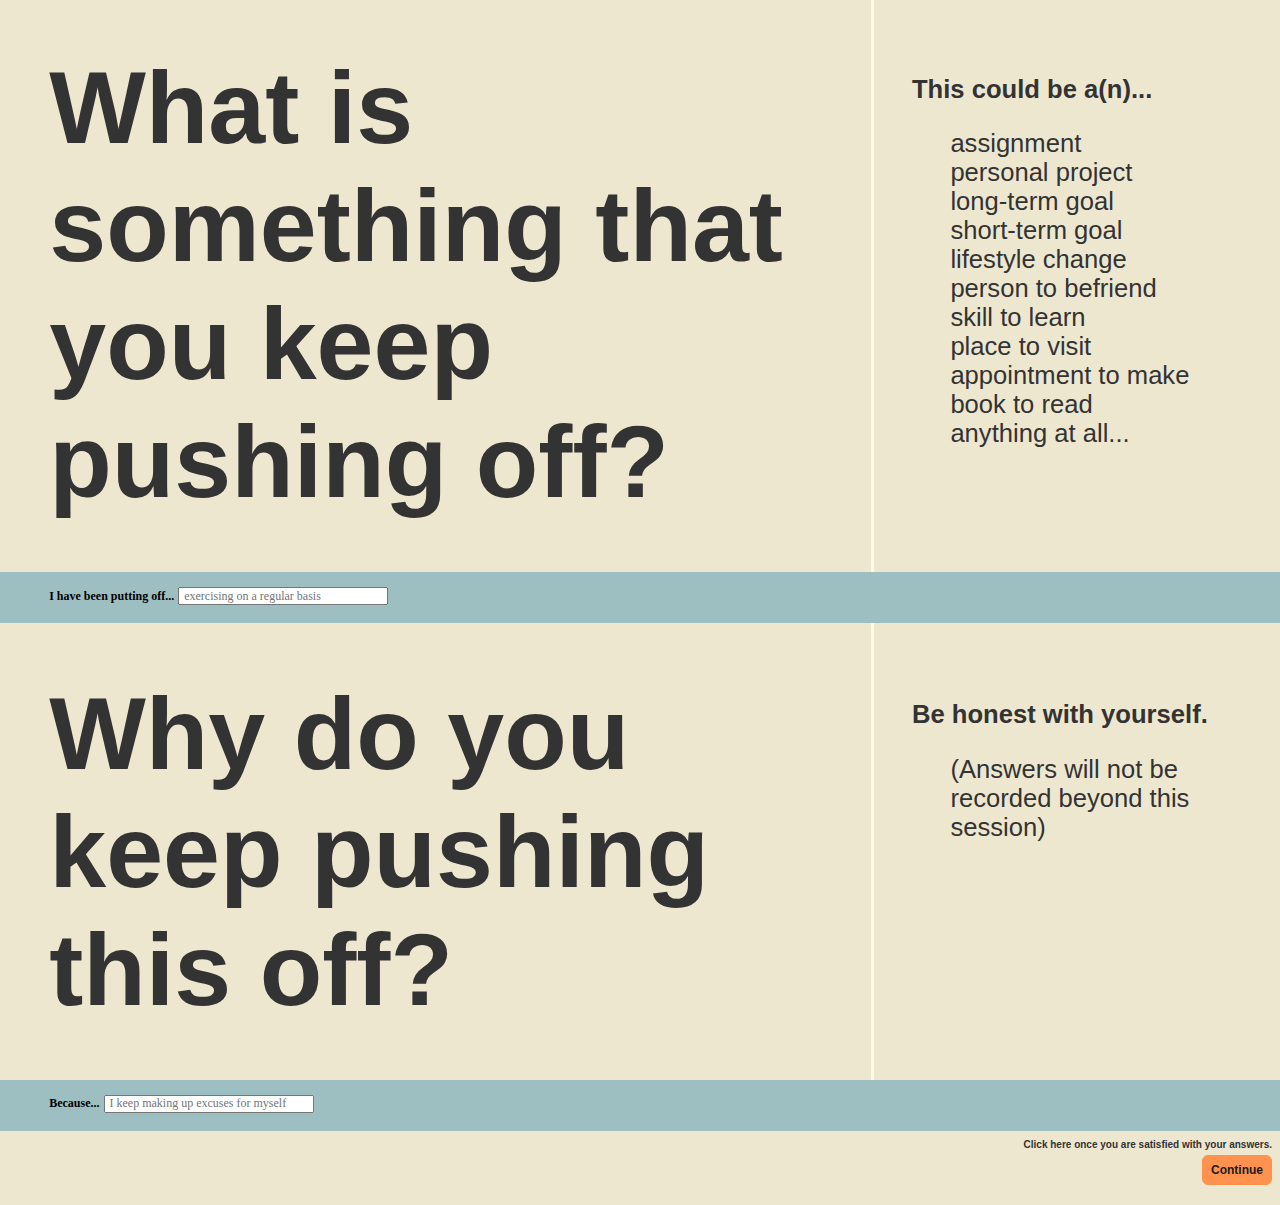
==== index.html @ 07d5e9c3 "initial commit" ====
<!DOCTYPE html>
<html>
<head>
<link rel="stylesheet" type="text/css" href="style-main.css" />
<title>Motivation</title>
</head>

<body class="bottom">
  <div class="chunk">
    <p id="what">What is something that you keep pushing off?</P>
    <div class="chunkTwo">
      <p class="smallTitle">This could be a(n)...</p>
      <p class="smallSmall">assignment <br>
      personal project <br>
      long-term goal <br>
      short-term goal <br>
      lifestyle change <br>
      person to befriend <br>
      skill to learn <br>
      place to visit <br>
      appointment to make <br>
      book to read <br>
      anything at all...</p>
    </div>
  </div>
  <form action="/index2.html">
    <div class="fill">
      <label for="goal" class="goalReason">I have been putting off...</label>
      <input type="text" id="goal" class="goalReason" name="goal" placeholder="exercising on a regular basis"><br><br>
    </div>
    <div class="chunk" id="two">
      <p id="why">Why do you keep pushing this off?</p>
      <div class="chunkTwo">
        <p class="smallTitle">Be honest with yourself.</p>
        <p class="smallSmall">(Answers will not be recorded beyond this session)</p>
      </div>
    </div>
    <div class="fill">
      <label for="reason" class="goalReason">Because...</label>
      <input type="text" id="reason" class="goalReason" name="reason" placeholder="I keep making up excuses for myself"><br><br>
    </div>
    <p id="satisfied">Click here once you are satisfied with your answers.</p>
  <input onclick="insert()" class="inputButton" id="firstButton" type="submit" value="Continue">
</form>
<script type="text/javascript" src="script.js"></script>
</body>

</html>
---- style-main.css ----
/* main
--------------------------------------------------------------------- */
body {
  background-color: #EEE7D0;
}

button,.inputButton{
  background-color: #FF924E ;
  border: 1px;
  border-style: solid;
  border-radius: 6px;
  border-color: #FF924E ;
  color: #1A1A1A;
  padding: 7px 8px;
  text-align: center;
  text-decoration: none;
  display: inline-block;
  font-size: 12px;
  font-weight: 600;
}
p {
  font-family: Helvetica, sans-serif;
  color: #333333;
}

/* index
--------------------------------------------------------------------- */
.bottom {
  background-color: #EEE7D0;
}

.chunk {
  display: flex;
  margin: -10px;
  margin-bottom: 0px;
  background-color: #EEE7D0 ;
}

.chunkTwo{
  width: 35%;
  border-left: 3px solid #FFF9E7 ;
}

#what,#why {
  font-size: 8vw;
  font-weight: 600;
  text-align: left;
  color: #333333;
  width: 66%;
  height: auto;
  padding: 4vw;
  margin: 0;
}

.smallTitle {
  font-size: 2vw;
  font-weight: 600;
  color: #333333;
  padding: 4vw;
  padding-left: 3vw;
  padding-right: 4vw;
  margin: 0;
  margin-top: 2vw;

}

.smallSmall {
  font-size: 2vw;
  font-weight: 300;
  color: #333333;
  padding: 4vw;
  padding-left: 6vw;
  padding-top: 0;
  margin: 0;
  margin-top: -2vw;
}

input[type="text"] {
  font-family: 'Times New Roman', serif;
  font-weight: 300;
}

.goalReason {
  margin-top: 15px;
  margin-bottom: 0px;
  font-size: 12px;
  width: 200px;
  height: 12px;
  font-family: 'Times New Roman', serif;
  font-weight: 600;
}

#goal,#reason{
  padding-left: 3pt;
}

.fill {
  background-color: #9EBFC1  ;
  padding-left: 4vw;
  padding-right: 4vw;
  margin-left: -10px;
  margin-right: -10px;
  /* margin-top: 1vw; */
}

#two {
  margin-top: 0;
  margin-bottom: 0;
}

#satisfied {
  text-align: right;
  font-size: 10px;
  margin: 5px 0px;
  margin-top: 8px;
  font-weight: 600;
}

/* #firstButton {
  float: right;
} */
/* index 2
--------------------------------------------------------------------- */
#indexTwo{
  background-color: #EEE7D0;
}

.start {
  font-weight: 600;
  font-size: 15pt;
  margin-bottom: 0px;
  margin-left: 3px;

}

#started{
  margin-top: 10px;
  margin-left: 3px;
}

#progress {
  background: white;
  width: 605px;
  margin-left: 3px;
  border: .4px solid #333333;
  border-radius: 10px;
  margin-top: 10px;
  margin-bottom: 10px;
  position: relative;
  display: flex;

}
#messages{
  display: flex;

}
#long{
  position: absolute;
}
#stopped{
  position: absolute;
  margin-left: 3px;
}
#dash{
  white-space: nowrap;
  font-weight: 900;
  margin-left: 15px;
  /* color: #FF2900; */
}

#end{
  margin-left: 549px;
  position: absolute;
  font-weight: 900;
  color: #74DA40 ;

}

#long,#congrats {
  font-size: 12pt;
  font-weight: 600;
  margin-right: 15vw;
  margin-left: 5px;
}

.inputButton{
    margin-bottom: 20px;
    float: right;
    color: #1A1A1A;
}

#quoteTime {
  margin-left: 3px;
}

/* index 3
--------------------------------------------------------------------- */
#words {
  font-size: 11vw;
  margin: 0;
  text-align: center;
  font-weight: 600;
  color: #1A1A1A
}
.pic {
  width:100%;
  height: auto;
  margin-top: 4px;
  margin-bottom: 4px;
  /* border: 4px;
  border-style: groove;
  border-color: #DF6C19 ; */
  border-radius: 12px;
}
.picContainer {
  line-height: 0;
  column-count: 3;
  column-gap: 16px;
  margin-left: 8px;
  margin-right: 8px;
}
#bot {
  margin-top: 50px;
}


/* body {
  background-color: #0B0B0B;
} */

/* index 4
--------------------------------------------------------------------- */

.quotes {
  width: 50%;
  height: auto;
  object-fit: cover;
  margin: 2px;
  border-radius: 12px;
}

#key {
  display: flex;
}

#acknowledge{
  font-size: 10pt;
  padding-left: 4px;
  font-weight: 600;
  margin-bottom: 5px;
}

.situationFormat {
  display: inline-block;
}

.situation {
  font-size: 25pt;
  font-weight: 600;
  margin-top: 10px;
  margin-bottom: 10px;
  font-family: 'Times New Roman', serif;
  background: white;
  padding: 10px;
  border-radius: 5px;
  border: .5px solid #333333;
  color: #1A1A1A;
}

#startTwo {
  margin-top: 30px;
}

#search {
  margin-top: 10px;
  margin-left: 3px;
  margin-bottom: 20px;
}
/* index 5
--------------------------------------------------------------------- */
#faith {
  font-size: 25pt;
  font-weight: 600;
  margin-top: 10px;
  margin-bottom: 10px;
  padding-left: 4px;
}

#best {
  font-size: 10pt;
  padding-left: 4px;
  font-weight: 600;
  margin-top: 30px;
  line-height: 10px;
}

#restart {
  margin-bottom: 30px;
  margin-left: 3px;
}

#lastPic {
  width: 35vw;
  height: auto;
  display: block;
  margin-bottom: 20px;
}
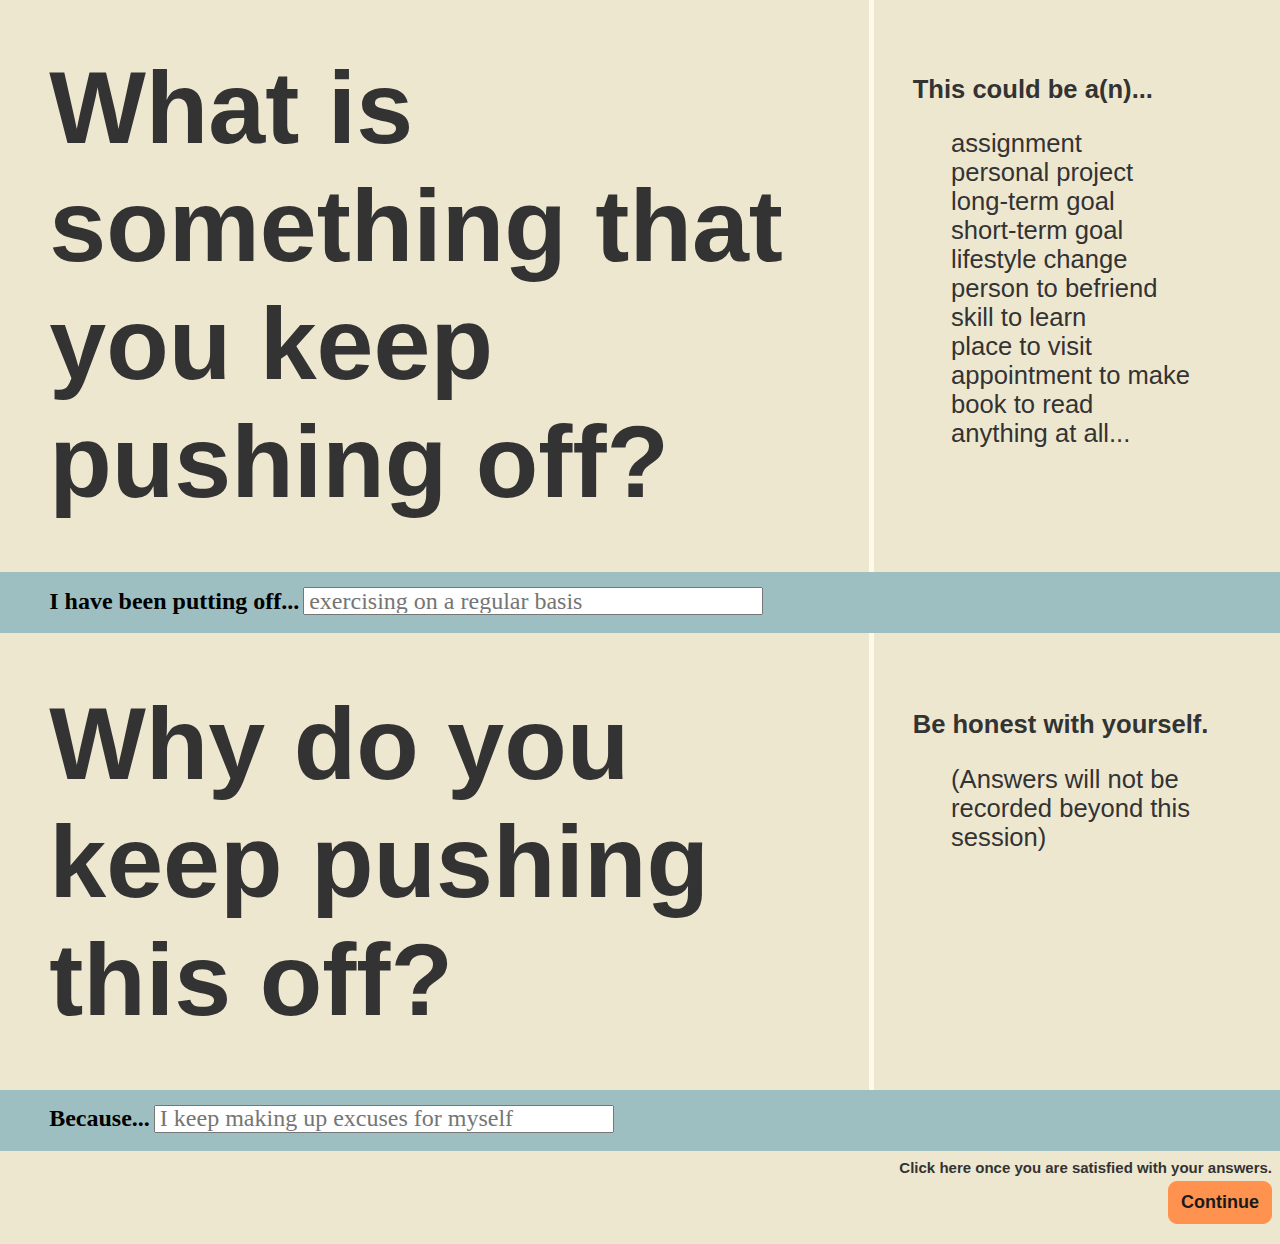
==== commit 0a766092: "revision one" ====
--- a/index.html
+++ b/index.html
@@ -23,7 +23,7 @@
       anything at all...</p>
     </div>
   </div>
-  <form action="/index2.html">
+  <form action="index2.html">
     <div class="fill">
       <label for="goal" class="goalReason">I have been putting off...</label>
       <input type="text" id="goal" class="goalReason" name="goal" placeholder="exercising on a regular basis"><br><br>
--- a/style-main.css
+++ b/style-main.css
@@ -6,16 +6,16 @@
 
 button,.inputButton{
   background-color: #FF924E ;
-  border: 1px;
+  border: 1.5px;
   border-style: solid;
-  border-radius: 6px;
+  border-radius: 9px;
   border-color: #FF924E ;
   color: #1A1A1A;
-  padding: 7px 8px;
+  padding: 10px 12px;
   text-align: center;
   text-decoration: none;
   display: inline-block;
-  font-size: 12px;
+  font-size: 18px;
   font-weight: 600;
 }
 p {
@@ -38,7 +38,7 @@
 
 .chunkTwo{
   width: 35%;
-  border-left: 3px solid #FFF9E7 ;
+  border-left: 5px solid #FFF9E7 ;
 }
 
 #what,#why {
@@ -83,15 +83,15 @@
 .goalReason {
   margin-top: 15px;
   margin-bottom: 0px;
-  font-size: 12px;
-  width: 200px;
-  height: 12px;
+  font-size: 18pt;
+  height: 22px;
   font-family: 'Times New Roman', serif;
   font-weight: 600;
 }
 
 #goal,#reason{
   padding-left: 3pt;
+  width: 450px;
 }
 
 .fill {
@@ -110,7 +110,7 @@
 
 #satisfied {
   text-align: right;
-  font-size: 10px;
+  font-size: 15px;
   margin: 5px 0px;
   margin-top: 8px;
   font-weight: 600;
@@ -127,22 +127,23 @@
 
 .start {
   font-weight: 600;
-  font-size: 15pt;
+  font-size: 22pt;
   margin-bottom: 0px;
-  margin-left: 3px;
+  margin-left: 15px;
+  margin-top: 25px;
 
 }
 
 #started{
   margin-top: 10px;
-  margin-left: 3px;
+  margin-left: 15px;
 }
 
 #progress {
   background: white;
   width: 605px;
-  margin-left: 3px;
-  border: .4px solid #333333;
+  margin-left: 15px;
+  border: 1px solid #333333;
   border-radius: 10px;
   margin-top: 10px;
   margin-bottom: 10px;
@@ -159,7 +160,7 @@
 }
 #stopped{
   position: absolute;
-  margin-left: 3px;
+  margin-left: 15px;
 }
 #dash{
   white-space: nowrap;
@@ -169,7 +170,7 @@
 }
 
 #end{
-  margin-left: 549px;
+  margin-left: 560px;
   position: absolute;
   font-weight: 900;
   color: #74DA40 ;
@@ -177,10 +178,43 @@
 }
 
 #long,#congrats {
-  font-size: 12pt;
+  font-size: 18pt;
   font-weight: 600;
   margin-right: 15vw;
-  margin-left: 5px;
+  margin-left: 18px;
+}
+
+
+
+#quoteTime {
+  margin-left: 15px;
+}
+
+/* index 3
+--------------------------------------------------------------------- */
+#words {
+  font-size: 11vw;
+  margin: 0;
+  text-align: center;
+  font-weight: 600;
+  color: #1A1A1A
+}
+.pic {
+  width:100%;
+  height: auto;
+  margin-top: 6px;
+  margin-bottom: 6px;
+  /* border: 4px;
+  border-style: groove;
+  border-color: #DF6C19 ; */
+  border-radius: 18px;
+}
+.picContainer {
+  line-height: 0;
+  column-count: 3;
+  column-gap: 12px;
+  margin-left: 8px;
+  margin-right: 8px;
 }
 
 .inputButton{
@@ -189,38 +223,10 @@
     color: #1A1A1A;
 }
 
-#quoteTime {
-  margin-left: 3px;
-}
-
-/* index 3
---------------------------------------------------------------------- */
-#words {
-  font-size: 11vw;
-  margin: 0;
-  text-align: center;
-  font-weight: 600;
-  color: #1A1A1A
-}
-.pic {
-  width:100%;
-  height: auto;
-  margin-top: 4px;
-  margin-bottom: 4px;
-  /* border: 4px;
-  border-style: groove;
-  border-color: #DF6C19 ; */
-  border-radius: 12px;
-}
-.picContainer {
-  line-height: 0;
-  column-count: 3;
-  column-gap: 16px;
-  margin-left: 8px;
-  margin-right: 8px;
-}
 #bot {
   margin-top: 50px;
+  margin-bottom: 20px;
+  float: right;
 }
 
 
@@ -236,7 +242,7 @@
   height: auto;
   object-fit: cover;
   margin: 2px;
-  border-radius: 12px;
+  border-radius: 18px;
 }
 
 #key {
@@ -244,8 +250,8 @@
 }
 
 #acknowledge{
-  font-size: 10pt;
-  padding-left: 4px;
+  font-size: 15pt;
+  padding-left: 15px;
   font-weight: 600;
   margin-bottom: 5px;
 }
@@ -255,10 +261,11 @@
 }
 
 .situation {
-  font-size: 25pt;
+  font-size: 37pt;
   font-weight: 600;
   margin-top: 10px;
   margin-bottom: 10px;
+  margin-left: 12px;
   font-family: 'Times New Roman', serif;
   background: white;
   padding: 10px;
@@ -268,35 +275,35 @@
 }
 
 #startTwo {
-  margin-top: 30px;
+  margin-top: 50px;
 }
 
 #search {
   margin-top: 10px;
-  margin-left: 3px;
+  margin-left: 15px;
   margin-bottom: 20px;
 }
 /* index 5
 --------------------------------------------------------------------- */
 #faith {
-  font-size: 25pt;
-  font-weight: 600;
-  margin-top: 10px;
+  font-size: 37pt;
+  font-weight: 600;
+  margin-top: 25px;
   margin-bottom: 10px;
-  padding-left: 4px;
+  padding-left: 15px;
 }
 
 #best {
-  font-size: 10pt;
-  padding-left: 4px;
-  font-weight: 600;
-  margin-top: 30px;
+  font-size: 15pt;
+  padding-left: 15px;
+  font-weight: 600;
+  margin-top: 50px;
   line-height: 10px;
 }
 
 #restart {
   margin-bottom: 30px;
-  margin-left: 3px;
+  margin-left: 15px;
 }
 
 #lastPic {
@@ -304,4 +311,5 @@
   height: auto;
   display: block;
   margin-bottom: 20px;
-}
+  margin-left: 15px;
+}
